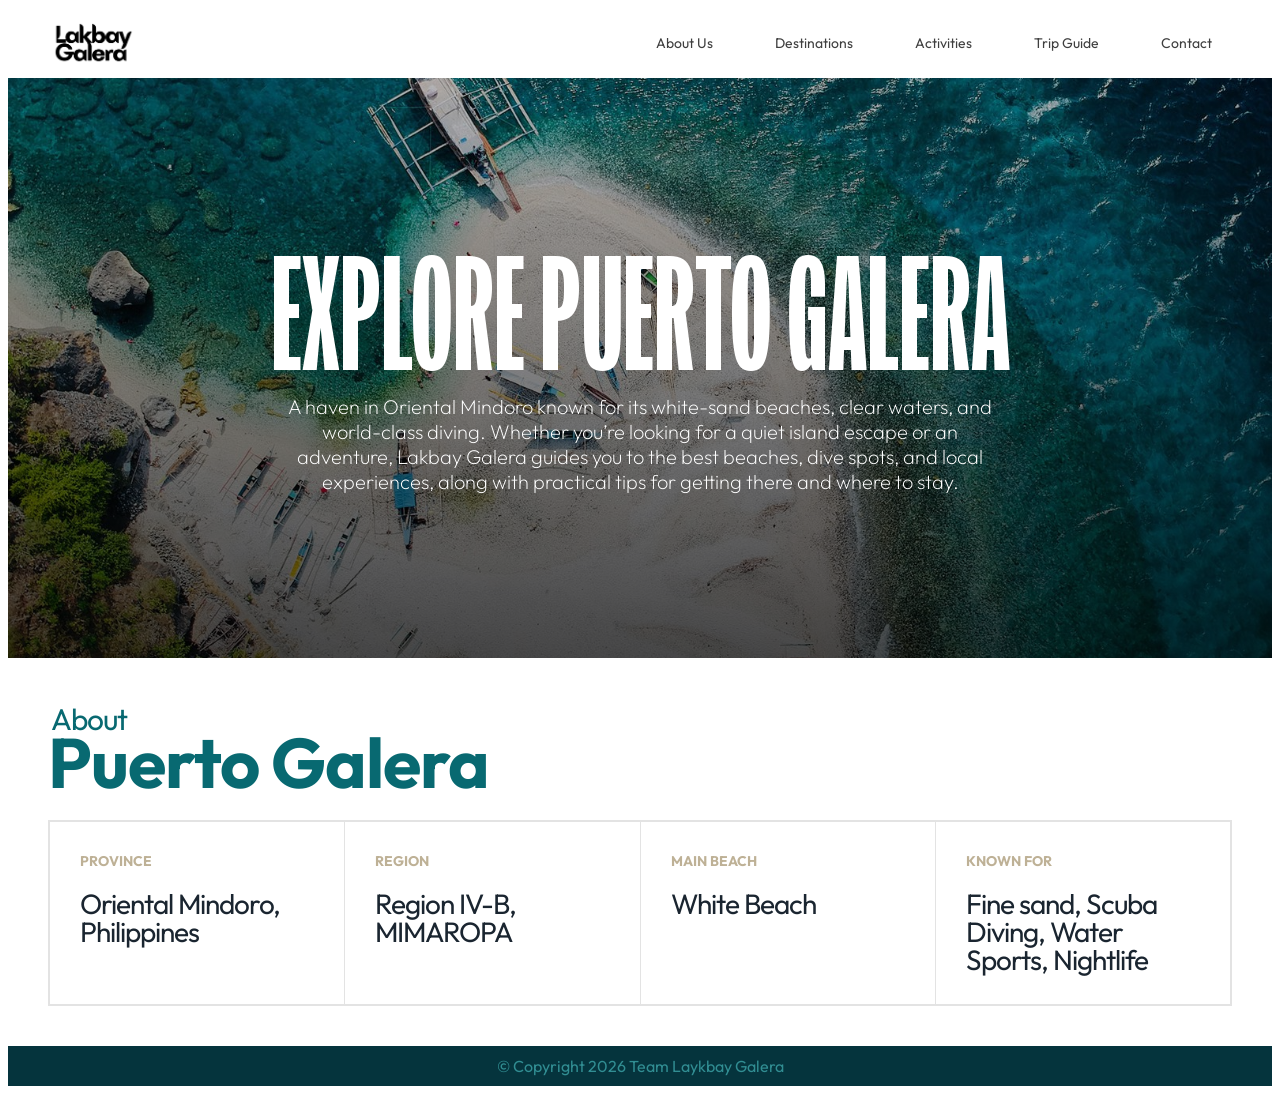
==== index.html @ 744357be "Update index.html" ====
<!DOCTYPE html>
<html lang="en">
<head>
    <title>Lakbay Galera</title>
    <link rel="stylesheet" href="lakbaystyle.css">
    <link rel="preconnect" href="https://fonts.googleapis.com">
    <link rel="preconnect" href="https://fonts.gstatic.com" crossorigin>
    <link href="https://fonts.googleapis.com/css2?family=Outfit:wght@100..900&display=swap" rel="stylesheet">
</head>
<body>
        <div class="main">
            <div class="navbar">
                <div class="icon">
                    <a href="lakbaymain.html">
                    <img src="assets/images/LAKBAY GALERA.png" alt="Lakbay Galera logo" width="90">
                    </a>
                </div>
                <div class ="menu">
                    <ul>
                        <li><a href="#">About Us</a></li>
                        <li><a href="#">Destinations</a></li>
                        <li><a href="#">Activities</a></li>
                        <li><a href="#">Trip Guide</a></li>
                        <li><a href="#">Contact</a></li>
                    </ul>
                </div>
            </div>
            <div class="content">
                <h1>EXPLORE PUERTO GALERA</h1>
                <p class="par">A haven in Oriental Mindoro known for its white-sand beaches, clear waters, and world-class diving. Whether you’re looking for a quiet island escape or an adventure, Lakbay Galera guides you to the best beaches, dive spots, and local experiences, along with practical tips for getting there and where to stay.</p>
            </div>
        </div>
        <div class="about">
                <h3>About</h3>
                <h2>Puerto Galera</h2>
                <div class="fact-row">
        <div class="fact">
            <span>PROVINCE</span>
            <h3>Oriental Mindoro, Philippines</h3>
        </div>
        <div class="fact">
            <span>REGION</span>
            <h3>Region IV-B, MIMAROPA</h3>
        </div>
        <div class="fact">
            <span>MAIN BEACH</span>
            <h3>White Beach</h3>
        </div>
        <div class="fact">
            <span>KNOWN FOR</span>
            <h3>Fine sand, Scuba Diving, Water Sports, Nightlife</h3>
        </div>
    </div>
</div>
</div>
<footer>  
<p>© Copyright 2026 Team Laykbay Galera</p>
</footer>
</body>
</html>
---- lakbaystyle.css ----
<link rel="preconnect" href="https://fonts.googleapis.com">
<link rel="preconnect" href="https://fonts.gstatic.com" crossorigin>
<link href="https://fonts.googleapis.com/css2?family=Outfit:wght@200;400;700&display=swap" rel="stylesheet">

body {
  margin: 0;
  background-color: #f2f2f2;
}
@font-face {
  font-family: "NewTitle";
  src: url("assets/fonts/NewTitle-Variable.woff2") format("woff2");
  font-weight: 700;
}
.main {
  background-image:
  linear-gradient(to bottom, rgba(0, 0, 0, 0.2), rgba(0, 0, 0, 0.7)),
  url("assets/images/mainphoto.png");
  background-size: cover;
  background-position: center;
  display: flex;
  flex-direction: column;
  height: 650px;
}

.navbar {
  display: flex;
  justify-content: flex-start;
  align-items: center;
  padding: 10px 20px;
  height: 50px;
  background-color: white;
}

.icon {
margin-top: 5px;
  margin-left: 20px;
}

.menu {
margin-left: auto;
  display: flex;
  gap: 40px;
  margin-right: 40px;
  margin-top: 0px;
}

ul {
    float: left;
    display: flex;
    justify-content: right;
    align-items: right;
}

ul li{
    list-style: none;
    margin-left: 62px;
    font-size: 14px;
}

ul li a{
    text-decoration: none;
    color: #3f3f3f;
    font-family: Outfit;
    font-weight: Regular;
}

.main h1 {
font-family: "NewTitle";
font-weight: 700;
text-align: center;
font-size: 150px;
color: white;
line-height: 0.77;
letter-spacing: 0px;
margin: 180px auto auto auto;
}

.par {
font-family: Outfit;
font-weight: 200;
text-align: center;
font-size: 20px;
color: white;
margin: 20px 270px auto 270px;
}
.about{
margin: 20px;
background-color: white;
padding: 20px;
border-radius: 10px;
}
.about h2{
font-family: "Outfit";
font-weight: Regular;
text-align: left;
font-size: 70px;
color: rgb(8, 105, 113);
line-height: 0.77;
letter-spacing: -1px;
margin: 5px auto 30px auto;
}

.about h3{
font-family: "Outfit";
font-weight: 400;
text-align: left;
font-size: 30px;
color: #086971;
line-height: 0.77;
letter-spacing: -1px;
margin: 10px auto auto 3px;
}

.fact-row {
  margin: 20px 10px 10 px 10px;
  display: flex;
  border: 2px solid #e3e3e3;
}

.fact {
  flex: 1;
  padding: 30px;
  border-right: 1px solid #e3e3e3;
}

.fact:last-child {
  border-right: none;
}

.fact span {
  font-family: Outfit;
  font-size: 14px;
  font-weight: 700;
  color: #beb196;
}

.fact h3 {
  font-size: 28px;
  color: #1a2530;
  margin: 20px 0 0;
  line-height: 1;
}

footer {
font-family: Outfit;
font-weight: regular;
background-color: #05343d;
color: #318d92;
text-align: center; 
height: 40px;
  display: flex;
  justify-content: center;
  align-items: center;
}
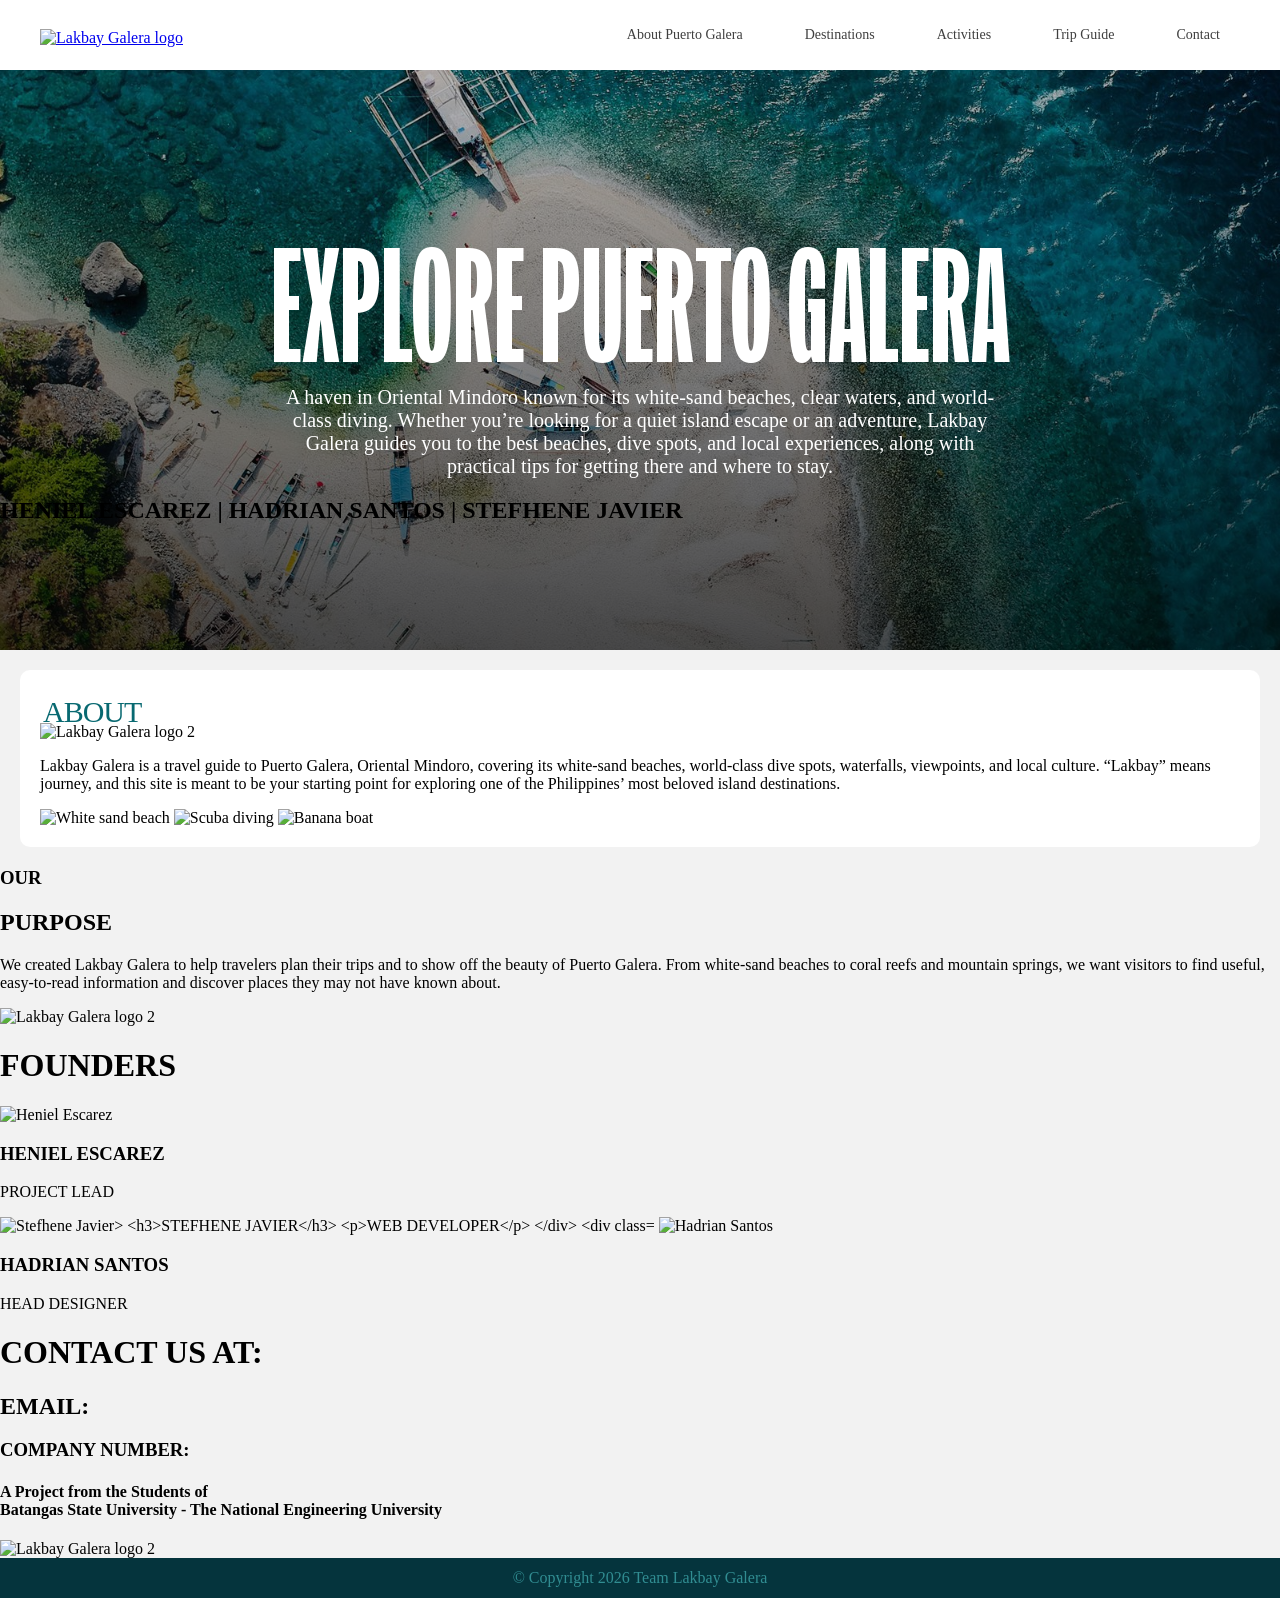
==== commit d7ab10d1: "Update index.html" ====
--- a/index.html
+++ b/index.html
@@ -3,58 +3,86 @@
 <head>
     <title>Lakbay Galera</title>
     <link rel="stylesheet" href="lakbaystyle.css">
-    <link rel="preconnect" href="https://fonts.googleapis.com">
-    <link rel="preconnect" href="https://fonts.gstatic.com" crossorigin>
-    <link href="https://fonts.googleapis.com/css2?family=Outfit:wght@100..900&display=swap" rel="stylesheet">
 </head>
 <body>
-        <div class="main">
+<div class="main">
             <div class="navbar">
                 <div class="icon">
                     <a href="lakbaymain.html">
-                    <img src="assets/images/LAKBAY GALERA.png" alt="Lakbay Galera logo" width="90">
+                    <img src="LAKBAY GALERA.png" alt="Lakbay Galera logo" width="90">
                     </a>
                 </div>
                 <div class ="menu">
                     <ul>
-                        <li><a href="#">About Us</a></li>
+                        <li><a href="about.html">About Puerto Galera</a></li>
                         <li><a href="#">Destinations</a></li>
                         <li><a href="#">Activities</a></li>
                         <li><a href="#">Trip Guide</a></li>
-                        <li><a href="#">Contact</a></li>
+                        <li><a href="#contacts">Contact</a></li>
                     </ul>
                 </div>
             </div>
             <div class="content">
                 <h1>EXPLORE PUERTO GALERA</h1>
                 <p class="par">A haven in Oriental Mindoro known for its white-sand beaches, clear waters, and world-class diving. Whether you’re looking for a quiet island escape or an adventure, Lakbay Galera guides you to the best beaches, dive spots, and local experiences, along with practical tips for getting there and where to stay.</p>
+                <h2>HENIEL ESCAREZ  |  HADRIAN SANTOS  |  STEFHENE JAVIER</h2>
             </div>
         </div>
+<div class="aboutcont">
         <div class="about">
-                <h3>About</h3>
-                <h2>Puerto Galera</h2>
-                <div class="fact-row">
-        <div class="fact">
-            <span>PROVINCE</span>
-            <h3>Oriental Mindoro, Philippines</h3>
+                <h3>ABOUT</h3>
+                <img src="LAKBAYGALERA2.png" alt="Lakbay Galera logo 2">
+                    <p>Lakbay Galera is a travel guide to Puerto Galera, Oriental Mindoro, covering its white-sand beaches, world-class dive spots, waterfalls, viewpoints, and local culture. “Lakbay” means journey, and this site is meant to be your starting point for exploring one of the Philippines’ most beloved island destinations.</p>
+                <div class="photos">
+                    <img src="puerto1.png" alt="White sand beach">
+                    <img src="puerto2.png" alt="Scuba diving">
+                    <img src="puerto3.png" alt="Banana boat">
+                </div>
         </div>
-        <div class="fact">
-            <span>REGION</span>
-            <h3>Region IV-B, MIMAROPA</h3>
         </div>
-        <div class="fact">
-            <span>MAIN BEACH</span>
-            <h3>White Beach</h3>
+<div class="purpose">
+            <div class="para">
+            <h3>OUR</h3>
+            <h2>PURPOSE</h2>
+            <p>We created Lakbay Galera to help travelers plan their trips and to show off the beauty of Puerto Galera. From white-sand beaches to coral reefs and mountain springs, we want visitors to find useful, easy-to-read information and discover places they may not have known about.</p>
         </div>
-        <div class="fact">
-            <span>KNOWN FOR</span>
-            <h3>Fine sand, Scuba Diving, Water Sports, Nightlife</h3>
+        </div>
+<div class="member">
+        <div class="title">
+        <img src="LAKBAYGALERA2W.png" alt="Lakbay Galera logo 2">
+        <h1>FOUNDERS</h1>
+        </div>
+        <div class="team">
+            <div class="person">
+                <img src="escarez.png" alt="Heniel Escarez">
+                        <h3>HENIEL ESCAREZ</h3>
+                        <p>PROJECT LEAD</p>
+            </div>
+            <div class="person">
+                <img src="javier.jpg" alt="Stefhene Javier>
+                        <h3>STEFHENE JAVIER</h3>
+                        <p>WEB DEVELOPER</p>
+                </div>
+        <div class="person">
+        <img src="santos.jpg" alt="Hadrian Santos">
+                <h3>HADRIAN SANTOS</h3>
+                <p>HEAD DESIGNER</p>
         </div>
     </div>
 </div>
+<div class="contacts" id="contacts">
+    <div class="details">
+        <h1>CONTACT US AT:</h1>
+        <h2>EMAIL:</h2>
+        <h3>COMPANY NUMBER:</h3>
+        <h4>A Project from the Students of <br> Batangas State University - The National Engineering University</h4>
+    </div>
+    <div class="logo">
+    <img src="LAKBAY GALERAW.png" alt="Lakbay Galera logo 2">
+    </div>
 </div>
-<footer>  
-<p>© Copyright 2026 Team Laykbay Galera</p>
+<footer>    
+<p>© Copyright 2026 Team Lakbay Galera</p>
 </footer>
 </body>
 </html>
--- a/lakbaystyle.css
+++ b/lakbaystyle.css
@@ -1,6 +1,3 @@
-<link rel="preconnect" href="https://fonts.googleapis.com">
-<link rel="preconnect" href="https://fonts.gstatic.com" crossorigin>
-<link href="https://fonts.googleapis.com/css2?family=Outfit:wght@200;400;700&display=swap" rel="stylesheet">
 
 body {
   margin: 0;
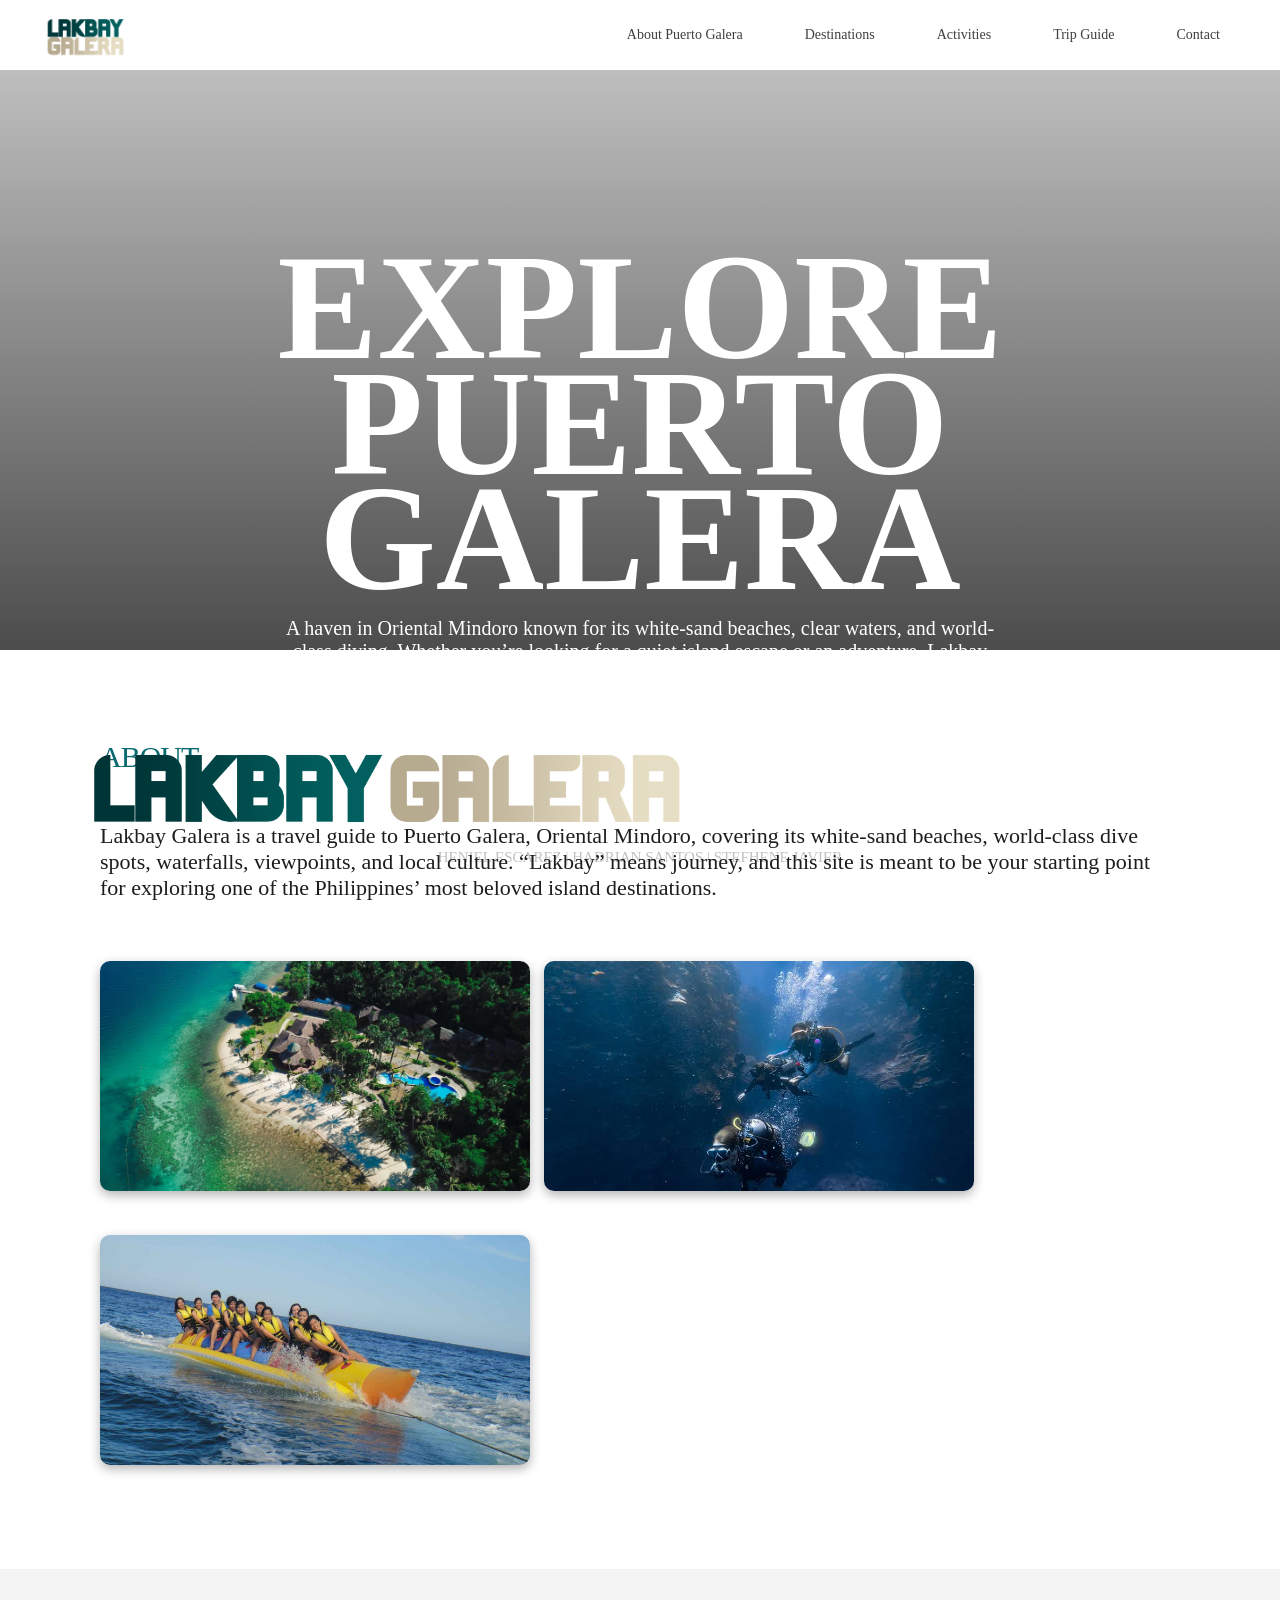
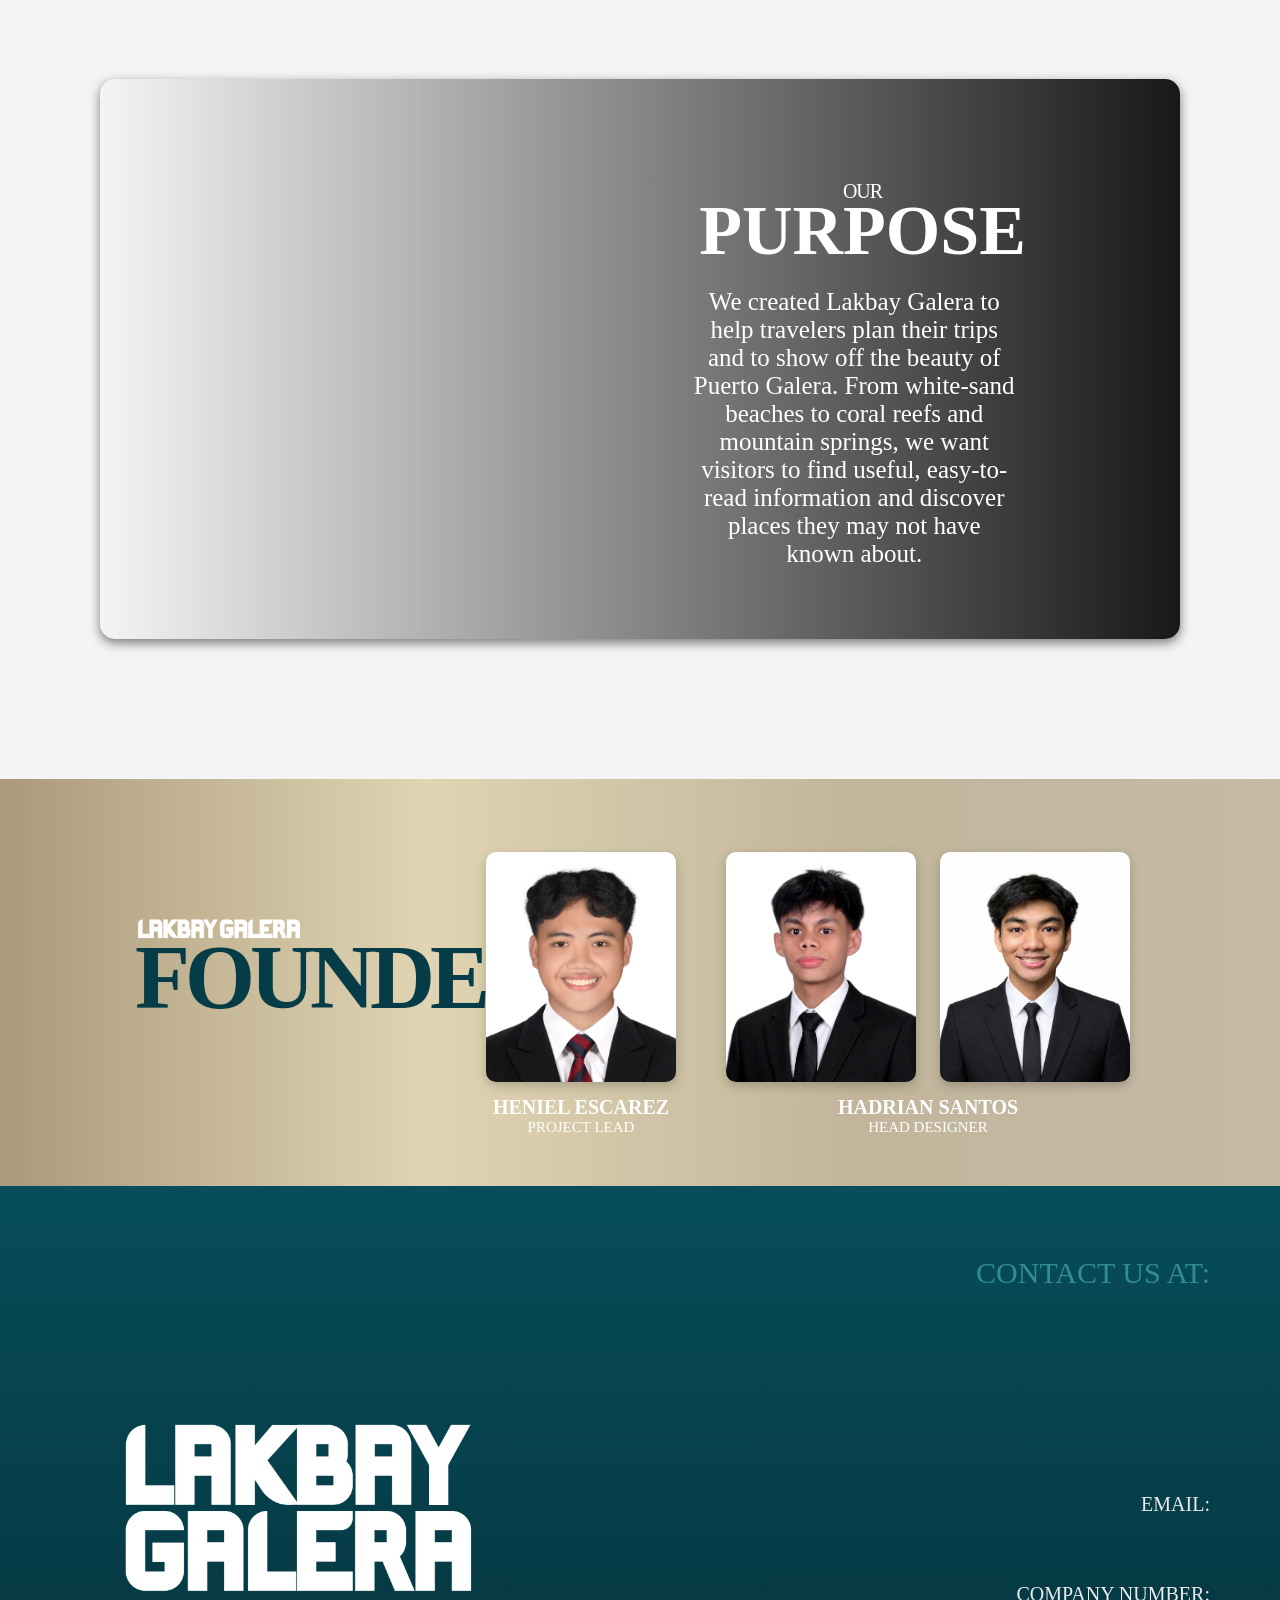
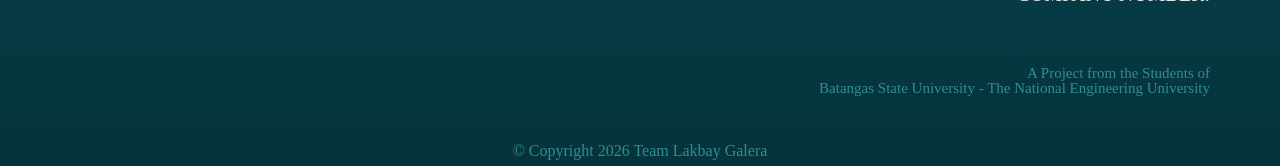
==== commit 1bd5b60e: "Fix image paths in index.html Updated image paths to use the 'assets/images/' directory." ====
--- a/index.html
+++ b/index.html
@@ -9,7 +9,7 @@
             <div class="navbar">
                 <div class="icon">
                     <a href="lakbaymain.html">
-                    <img src="LAKBAY GALERA.png" alt="Lakbay Galera logo" width="90">
+                    <img src="assets/images/LAKBAY GALERA.png" alt="Lakbay Galera logo" width="90">
                     </a>
                 </div>
                 <div class ="menu">
@@ -31,12 +31,12 @@
 <div class="aboutcont">
         <div class="about">
                 <h3>ABOUT</h3>
-                <img src="LAKBAYGALERA2.png" alt="Lakbay Galera logo 2">
+                <img src="assets/images/LAKBAYGALERA2.png" alt="Lakbay Galera logo 2">
                     <p>Lakbay Galera is a travel guide to Puerto Galera, Oriental Mindoro, covering its white-sand beaches, world-class dive spots, waterfalls, viewpoints, and local culture. “Lakbay” means journey, and this site is meant to be your starting point for exploring one of the Philippines’ most beloved island destinations.</p>
                 <div class="photos">
-                    <img src="puerto1.png" alt="White sand beach">
-                    <img src="puerto2.png" alt="Scuba diving">
-                    <img src="puerto3.png" alt="Banana boat">
+                    <img src="assets/images/puerto1.png" alt="White sand beach">
+                    <img src="assets/images/puerto2.png" alt="Scuba diving">
+                    <img src="assets/images/puerto3.png" alt="Banana boat">
                 </div>
         </div>
         </div>
@@ -49,22 +49,22 @@
         </div>
 <div class="member">
         <div class="title">
-        <img src="LAKBAYGALERA2W.png" alt="Lakbay Galera logo 2">
+        <img src="assets/images/LAKBAYGALERA2W.png" alt="Lakbay Galera logo 2">
         <h1>FOUNDERS</h1>
         </div>
         <div class="team">
             <div class="person">
-                <img src="escarez.png" alt="Heniel Escarez">
+                <img src="assets/images/escarez.png" alt="Heniel Escarez">
                         <h3>HENIEL ESCAREZ</h3>
                         <p>PROJECT LEAD</p>
             </div>
             <div class="person">
-                <img src="javier.jpg" alt="Stefhene Javier>
+                <img src="assets/images/javier.jpg" alt="Stefhene Javier>
                         <h3>STEFHENE JAVIER</h3>
                         <p>WEB DEVELOPER</p>
                 </div>
         <div class="person">
-        <img src="santos.jpg" alt="Hadrian Santos">
+        <img src="assets/images/santos.jpg" alt="Hadrian Santos">
                 <h3>HADRIAN SANTOS</h3>
                 <p>HEAD DESIGNER</p>
         </div>
@@ -78,7 +78,7 @@
         <h4>A Project from the Students of <br> Batangas State University - The National Engineering University</h4>
     </div>
     <div class="logo">
-    <img src="LAKBAY GALERAW.png" alt="Lakbay Galera logo 2">
+    <img src="assets/images/LAKBAY GALERAW.png" alt="Lakbay Galera logo 2">
     </div>
 </div>
 <footer>    
--- a/lakbaystyle.css
+++ b/lakbaystyle.css
@@ -1,17 +1,20 @@
+html{
+  scroll-behavior: smooth;
+}
 
 body {
   margin: 0;
-  background-color: #f2f2f2;
+  background-color: #ffffff; margin: 0;
 }
 @font-face {
   font-family: "NewTitle";
-  src: url("assets/fonts/NewTitle-Variable.woff2") format("woff2");
+  src: url("NewTitle-Variable.woff2") format("woff2");
   font-weight: 700;
 }
 .main {
   background-image:
   linear-gradient(to bottom, rgba(0, 0, 0, 0.2), rgba(0, 0, 0, 0.7)),
-  url("assets/images/mainphoto.png");
+  url("mainphoto.png");
   background-size: cover;
   background-position: center;
   display: flex;
@@ -26,10 +29,13 @@
   padding: 10px 20px;
   height: 50px;
   background-color: white;
+  position: sticky;
+  top: 0;
+  z-index: 100;
 }
 
 .icon {
-margin-top: 5px;
+margin-top: 15px;
   margin-left: 20px;
 }
 
@@ -58,7 +64,7 @@
     text-decoration: none;
     color: #3f3f3f;
     font-family: Outfit;
-    font-weight: Regular;
+    font-weight: 400;
 }
 
 .main h1 {
@@ -80,21 +86,20 @@
 color: white;
 margin: 20px 270px auto 270px;
 }
-.about{
-margin: 20px;
-background-color: white;
-padding: 20px;
-border-radius: 10px;
-}
-.about h2{
-font-family: "Outfit";
-font-weight: Regular;
-text-align: left;
-font-size: 70px;
-color: rgb(8, 105, 113);
-line-height: 0.77;
-letter-spacing: -1px;
-margin: 5px auto 30px auto;
+
+.content h2{
+font-family: Outfit;
+font-weight: 200;
+text-align: center;
+font-size: 15px;
+color: rgb(193, 193, 193);
+margin: 140px 270px auto 270px;
+}
+
+.aboutcont{
+  background-color: #ffffff;
+  min-height: 110px;
+  height: auto;
 }
 
 .about h3{
@@ -103,49 +108,206 @@
 text-align: left;
 font-size: 30px;
 color: #086971;
+letter-spacing: -1px;
+margin: 90px 20px 5px 100px;
+}
+
+.about img{
+  width:50%;
+  margin: -170px 20px -170px 65px;
+}
+
+.about p{
+color: #1d1d1d;
+  font-family: Outfit;
+  font-weight: 200;
+  font-size: 22px;
+  text-align: left;
+  margin: 20px 100px;
+}
+
+.photos{
+  padding: 10px 90px 90px 90px;
+}
+.photos img{
+  width: 430px;
+  height: 230px;
+  object-fit: cover;
+  object-position: center;
+  margin: 30px 0px 10px 10px;
+  border-radius: 10px;
+  box-shadow: 0 4px 11px rgba(0, 0, 0, 0.3);
+}
+.purpose{
+  background-color: #f4f4f4;
+  min-height: 800px;
+  padding-top: 10px;
+}
+.para{
+  background-image: linear-gradient(to right, rgba(0, 0, 0, 0), rgba(0, 0, 0, 0.9)),
+  url("purpose\ image.png");
+  width: auto;
+  height: 550px;
+  background-size: cover;
+  background-position: center;
+  margin: 100px;
+  border-radius: 15px;
+  padding: 5px;
+  box-shadow: 0 4px 11px rgba(0, 0, 0, 0.5);
+}
+
+.para h2{
+font-family: "Outfit";
+font-weight: 900;
+text-align: center;
+font-size: 70px;
+color: #ffffff;
+line-height: 0.77;
+margin: 5px 90px 30px 50%;;
+}
+
+.para h3{
+font-family: "Outfit";
+font-weight: 400;
+text-align: center;
+font-size: 20px;
+color: #ffffff;
 line-height: 0.77;
 letter-spacing: -1px;
-margin: 10px auto auto 3px;
-}
-
-.fact-row {
-  margin: 20px 10px 10 px 10px;
+margin: 100px 90px 0 50%;;
+}
+
+.para p{
+  color: #ffffff;
+  font-family: Outfit;
+  font-weight: 100;
+  font-size: 25px;
+  text-align: center;
+  margin: 10px 160px 10px 55%;
+}
+.member{
+  background: linear-gradient(to left,#c5baa6,#c2b59b,#e0d4b2, #aa9a7b);
+  min-height: 300px;
+  padding: 50px;
+}
+.member h1{
+font-family: "Outfit";
+font-weight: 800;
+text-align:left;
+font-size: 90px;
+color: #063c47;
+line-height: 0.77;
+margin: -40px 85px;
+letter-spacing: -5px;
+}
+.member img{
+  width:15%;
+  margin: 0 80px;
+  margin-top: 50px;
+  object-fit: cover;
+  object-position: left;
+}
+
+.team {
   display: flex;
-  border: 2px solid #e3e3e3;
-}
-
-.fact {
-  flex: 1;
-  padding: 30px;
-  border-right: 1px solid #e3e3e3;
-}
-
-.fact:last-child {
-  border-right: none;
-}
-
-.fact span {
-  font-family: Outfit;
-  font-size: 14px;
+  justify-content: right;
+  gap: 30px;
+  margin: -11% 90px 0px 90px;
+}
+
+.team img{
+  width: 190px;
+  height: 230px;
+  object-fit: cover;
+  object-position: center;
+  margin: -30px 10px 10px 10px;
+  border-radius: 10px;
+  box-shadow: 0 4px 11px rgba(0, 0, 0, 0.2);
+}
+
+.person h3{
+  color: #ffffff;
+  font-family: Outfit;
   font-weight: 700;
-  color: #beb196;
-}
-
-.fact h3 {
-  font-size: 28px;
-  color: #1a2530;
-  margin: 20px 0 0;
+  font-size: 20px;
+  text-align: center;
+  margin: 0px;
+}
+
+.person p{
+  color: #ffffff;
+  font-family: Outfit;
+  font-weight: 200;
+  font-size: 15px;
+  text-align: center;
+  margin: 0px;
+}
+
+.contacts{
+  background:linear-gradient(to bottom, #074d5b, #05343d);
+  min-height: 450px;
+  position: relative;
+  padding: 50px;
+  scroll-margin-top: 70px;
+}
+
+.logo img{
+  width:50%;
+  position: absolute;
+  left: -30px;
+  bottom: 50px;
+}
+
+.details h1{
+  color: #318d92;
+  font-family: Outfit;
+  font-weight: 500;
+  font-size: 30px;
+  position: absolute;
+  top: 70px;
+  right: 70px;
+  margin: 0;
+}
+.details h2{
+  color: #ebebeb;
+  font-family: Outfit;
+  font-weight: 300;
+  font-size: 20px;
+  position: absolute;
+  bottom: 220px;
+  right: 70px;
+  margin: 0;
+}
+.details h3{
+  color: #ebebeb;
+  font-family: Outfit;
+  font-weight: 300;
+  font-size: 20px;
+  position: absolute;
+  bottom: 130px;
+  right: 70px;
+  margin: 0;
+}
+.details h4{
+  color: #318d92;
+  font-family: Outfit;
+  font-weight: 200;
+  font-size: 15px;
+  position: absolute;
+  bottom: 40px;
+  right: 70px;
+  margin: 0;
+  text-align: right;
   line-height: 1;
 }
-
 footer {
 font-family: Outfit;
-font-weight: regular;
+font-weight: 400;
 background-color: #05343d;
 color: #318d92;
 text-align: center; 
-height: 40px;
-  display: flex;
-  justify-content: center;
-  align-items: center;
-}
+height: 30px;
+display: flex;
+justify-content: center;
+align-items: center;
+}
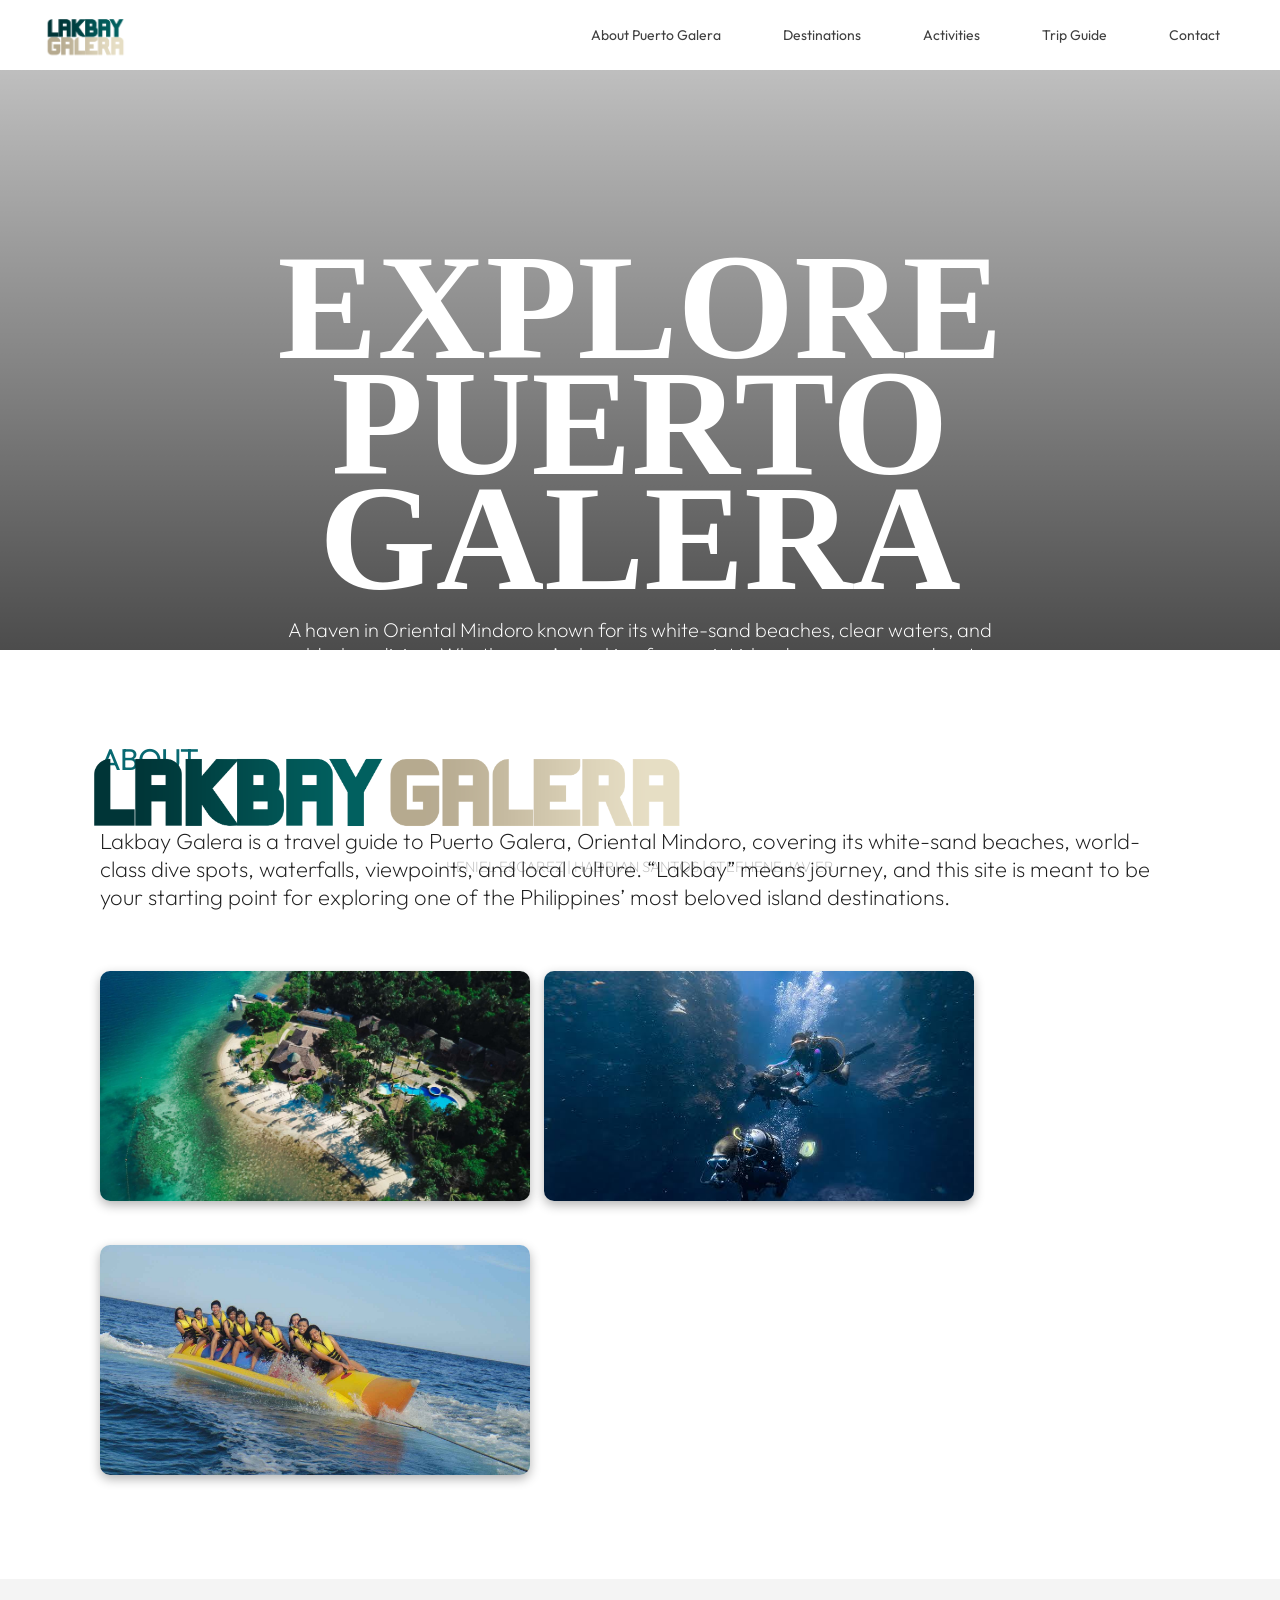
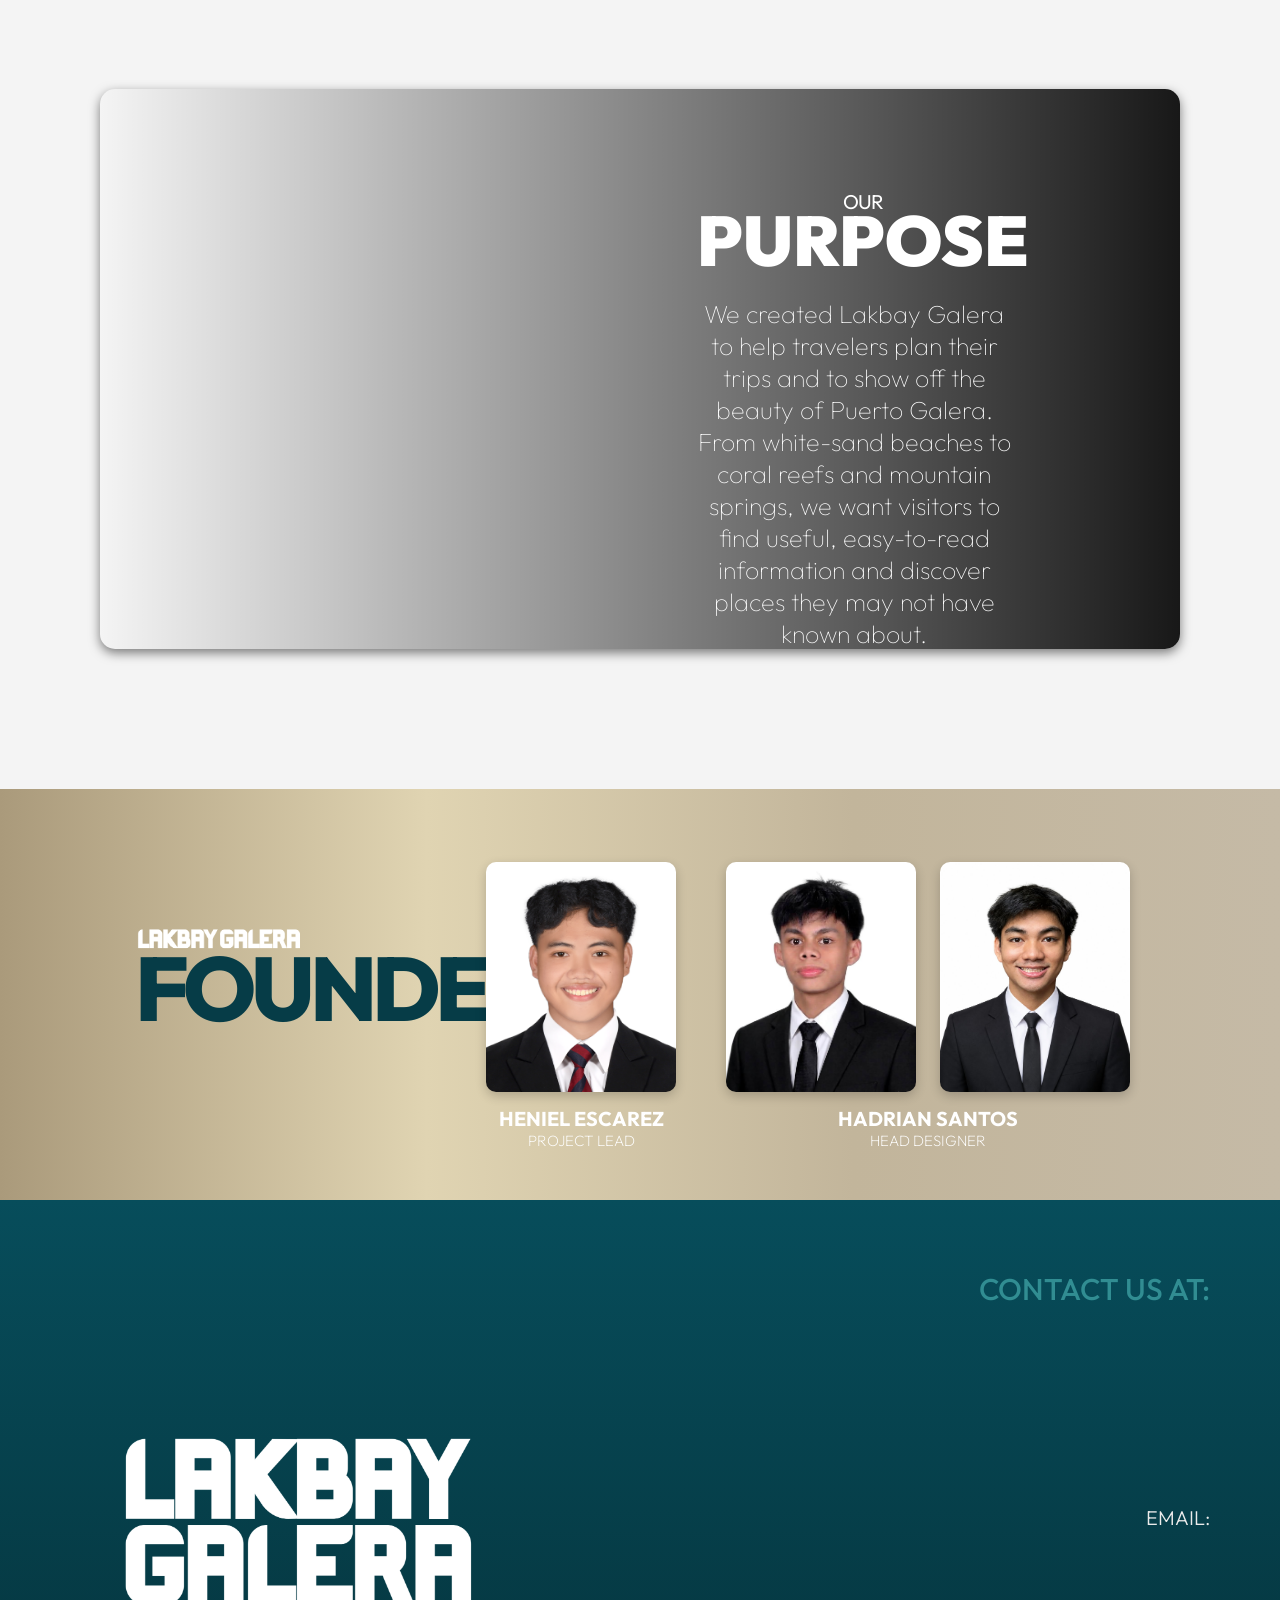
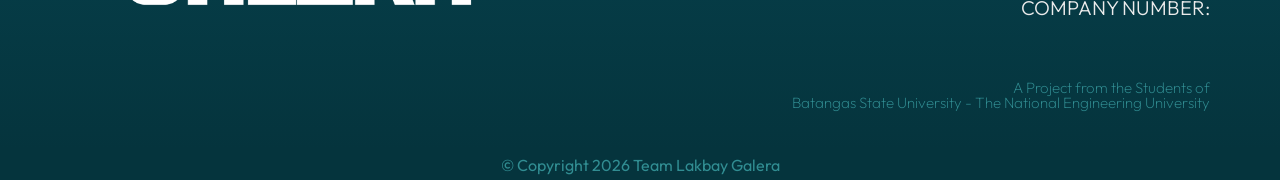
==== commit 8ee26757: "Add Google Fonts integration to index.html Added Google Fonts preconnect and stylesheet link for bet" ====
--- a/index.html
+++ b/index.html
@@ -2,6 +2,9 @@
 <html lang="en">
 <head>
     <title>Lakbay Galera</title>
+    <link rel="preconnect" href="https://fonts.googleapis.com">
+    <link rel="preconnect" href="https://fonts.gstatic.com" crossorigin>
+    <link href="https://fonts.googleapis.com/css2?family=Outfit:wght@200;400;700&display=swap" rel="stylesheet">
     <link rel="stylesheet" href="lakbaystyle.css">
 </head>
 <body>
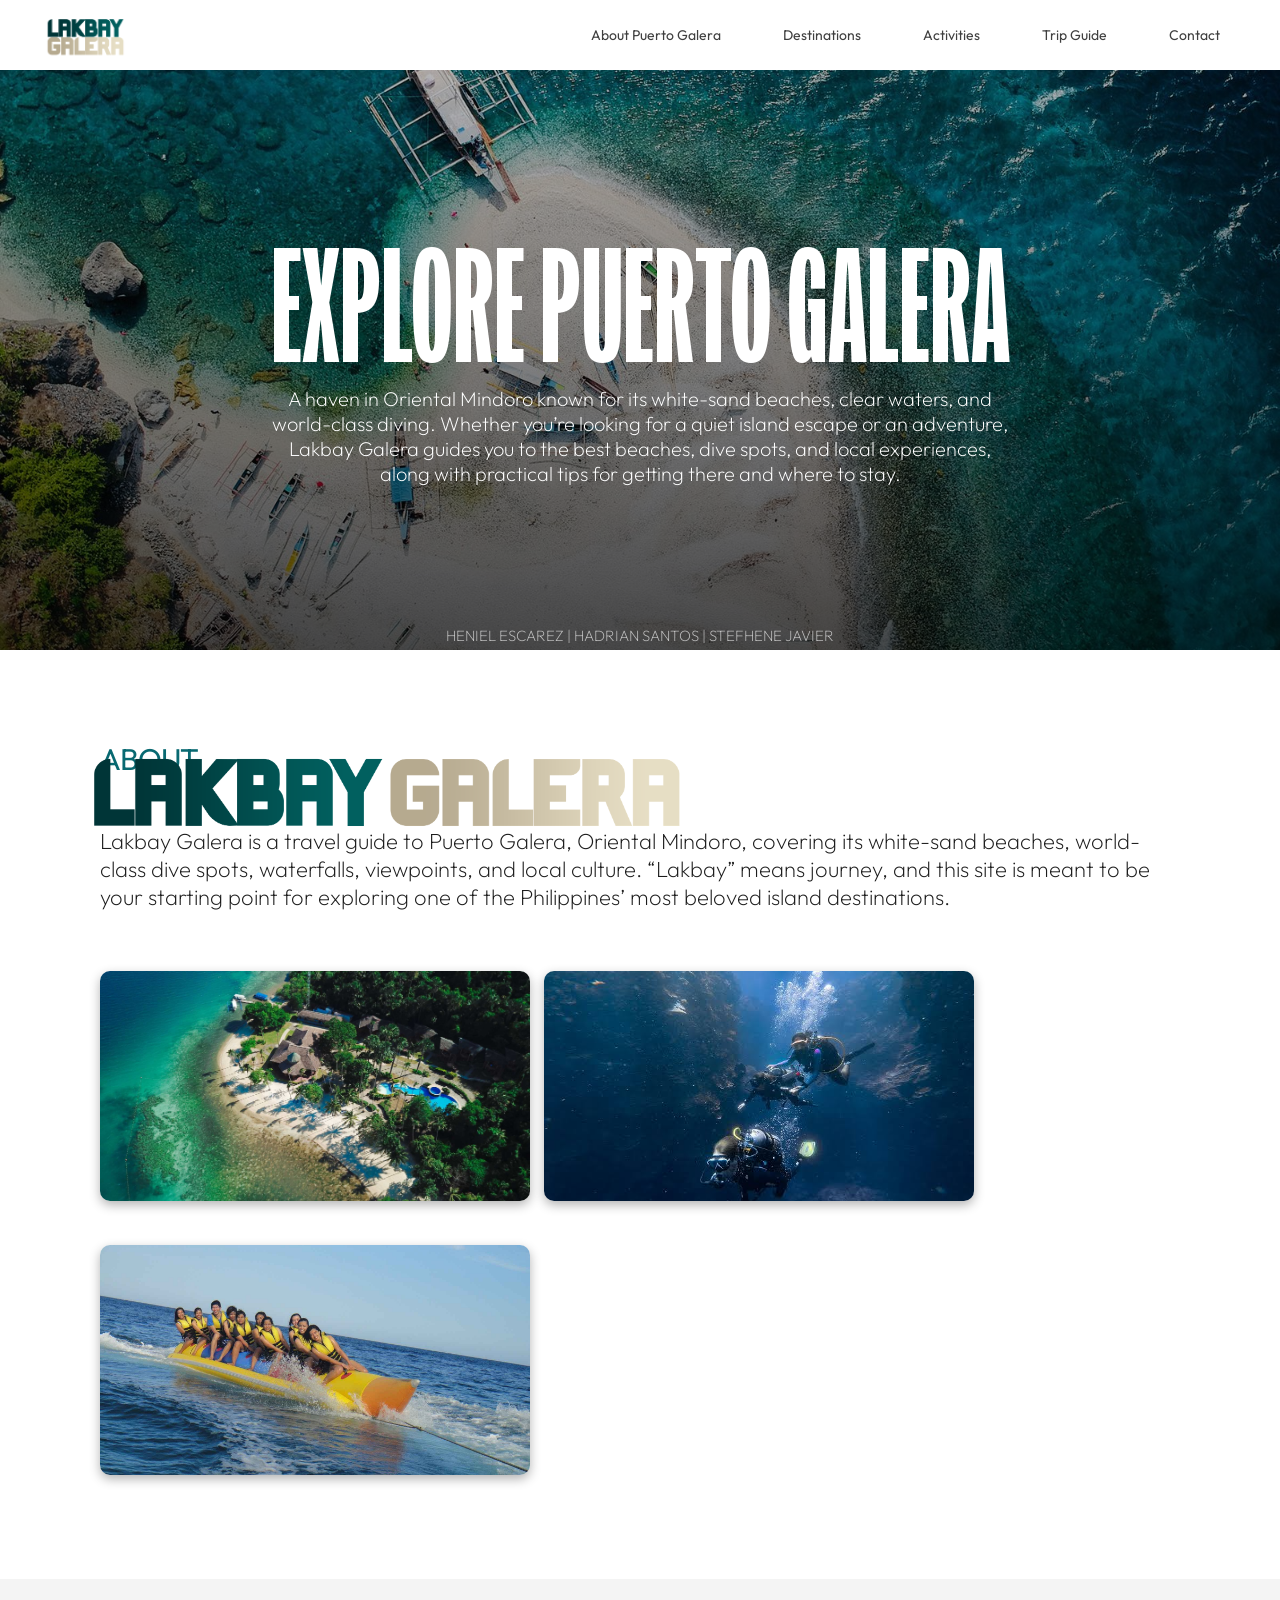
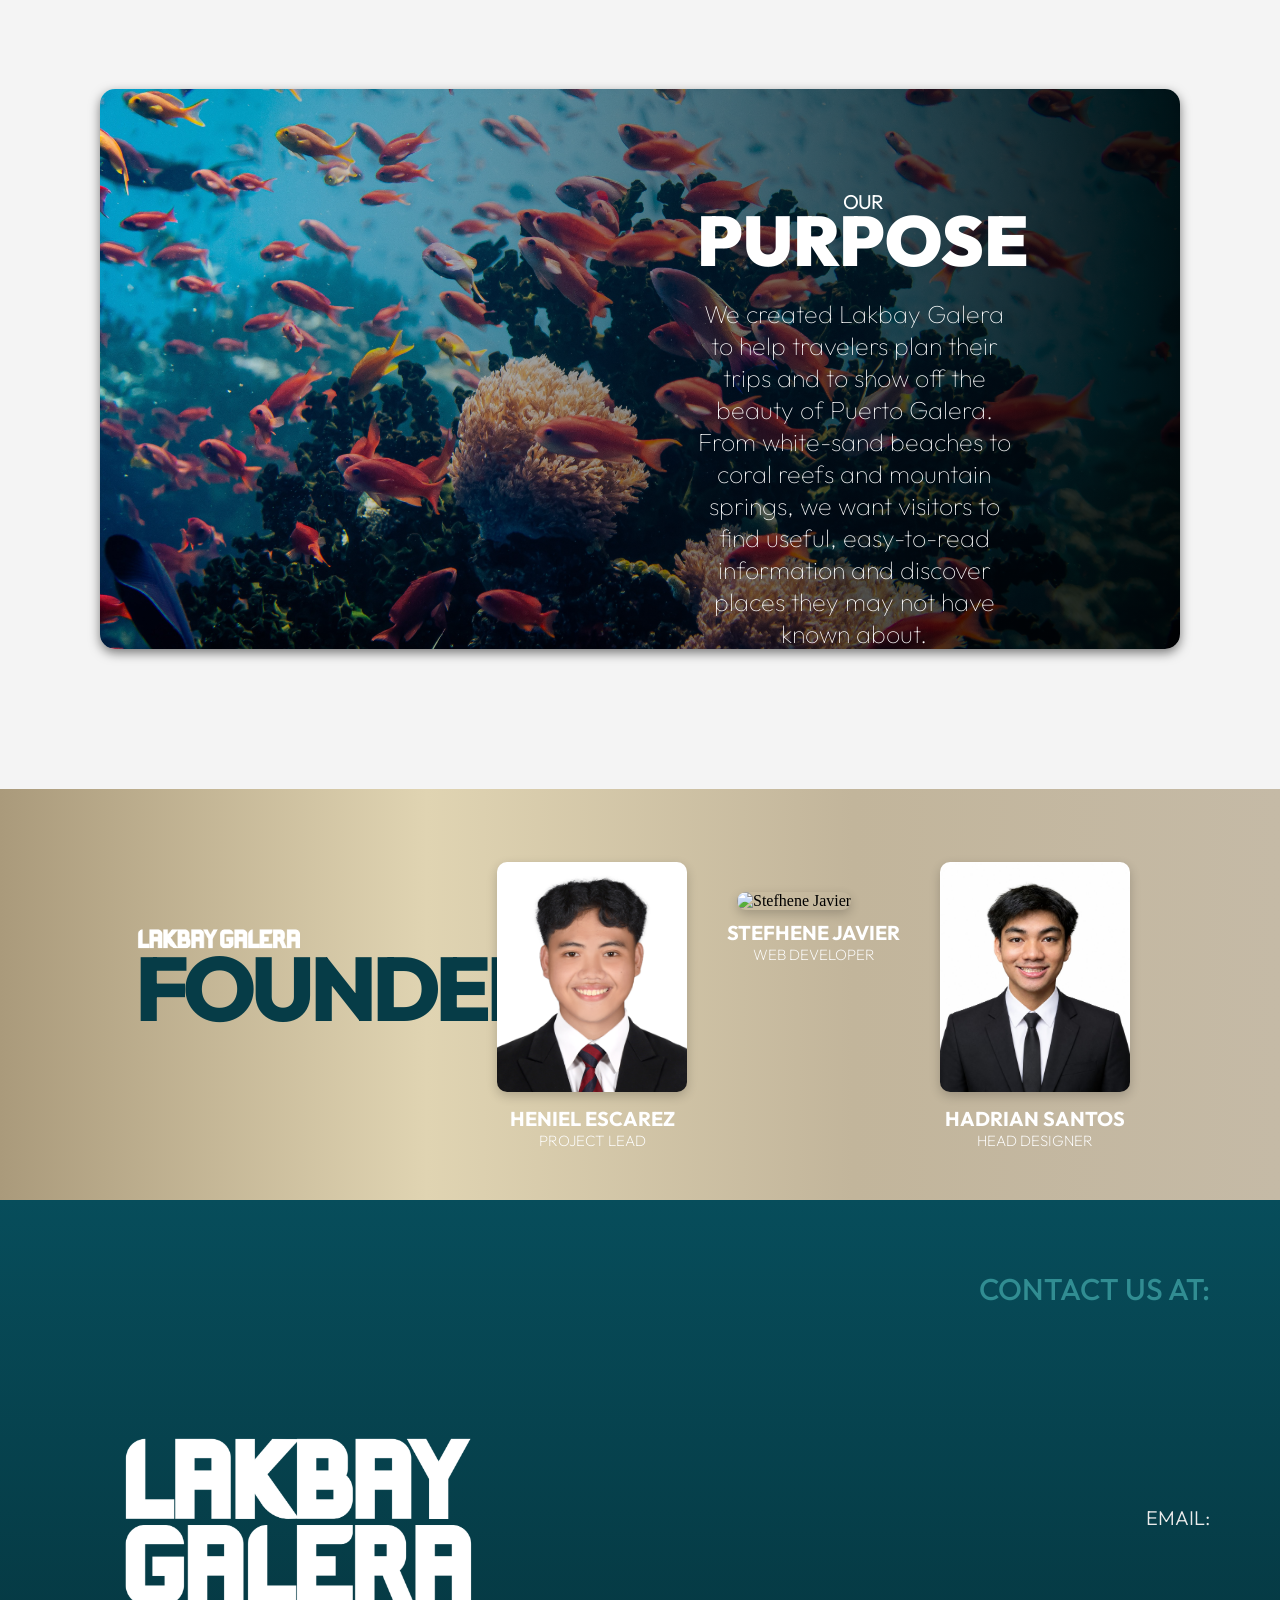
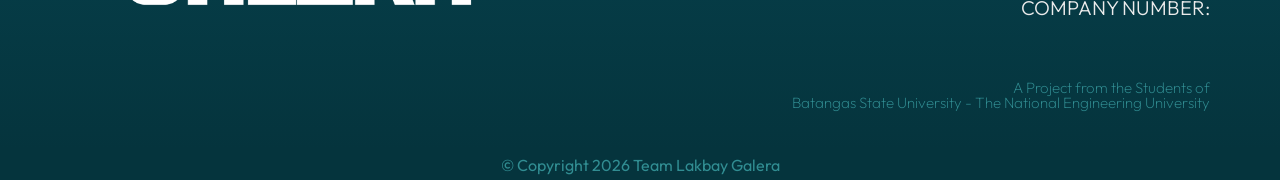
==== commit 644bc27a: "Update index.html" ====
--- a/index.html
+++ b/index.html
@@ -62,7 +62,7 @@
                         <p>PROJECT LEAD</p>
             </div>
             <div class="person">
-                <img src="assets/images/javier.jpg" alt="Stefhene Javier>
+                <img src="assetsi/mages/ javier.jpg" alt="Stefhene Javier">
                         <h3>STEFHENE JAVIER</h3>
                         <p>WEB DEVELOPER</p>
                 </div>
--- a/lakbaystyle.css
+++ b/lakbaystyle.css
@@ -8,13 +8,13 @@
 }
 @font-face {
   font-family: "NewTitle";
-  src: url("NewTitle-Variable.woff2") format("woff2");
+  src: url("assets/fonts/NewTitle-Variable.woff2") format("woff2");
   font-weight: 700;
 }
 .main {
   background-image:
   linear-gradient(to bottom, rgba(0, 0, 0, 0.2), rgba(0, 0, 0, 0.7)),
-  url("mainphoto.png");
+  url("assets/images/mainphoto.png");
   background-size: cover;
   background-position: center;
   display: flex;
@@ -145,7 +145,7 @@
 }
 .para{
   background-image: linear-gradient(to right, rgba(0, 0, 0, 0), rgba(0, 0, 0, 0.9)),
-  url("purpose\ image.png");
+  url("assets/images/purpose\ image.png");
   width: auto;
   height: 550px;
   background-size: cover;
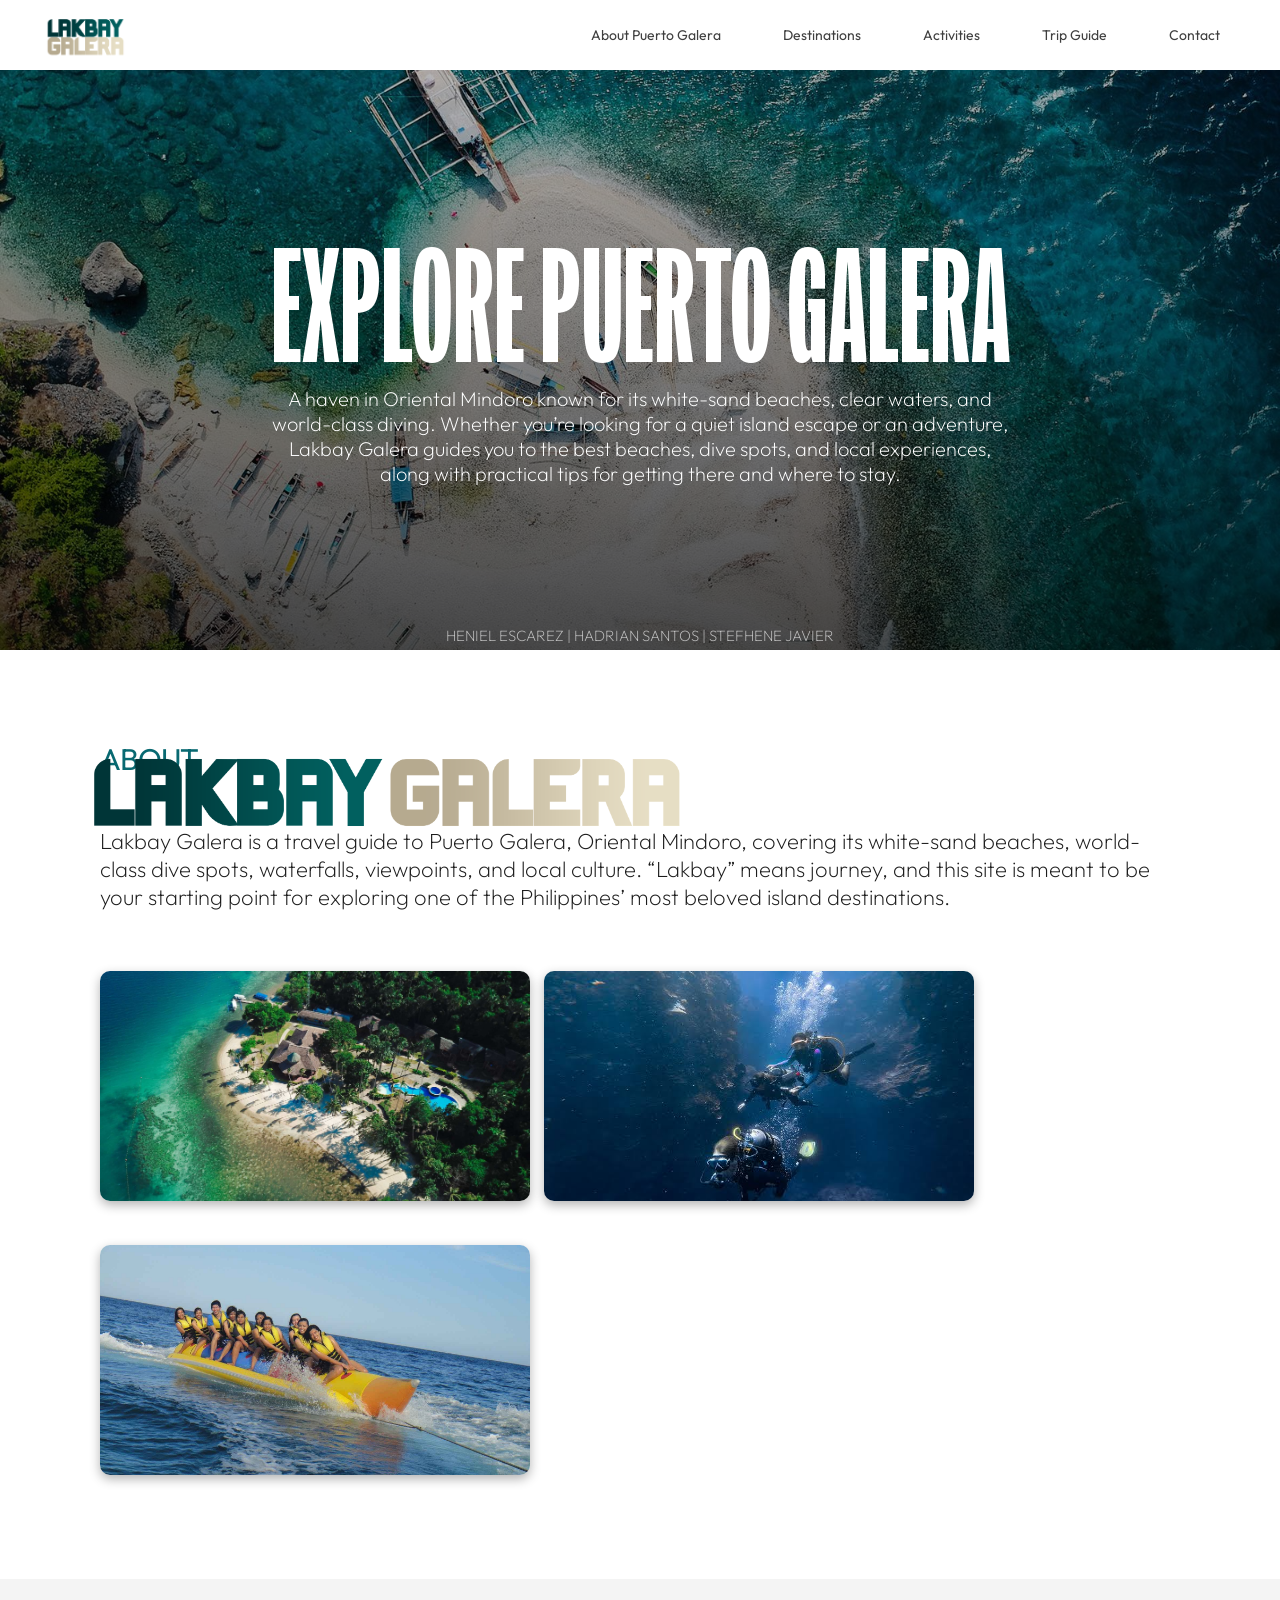
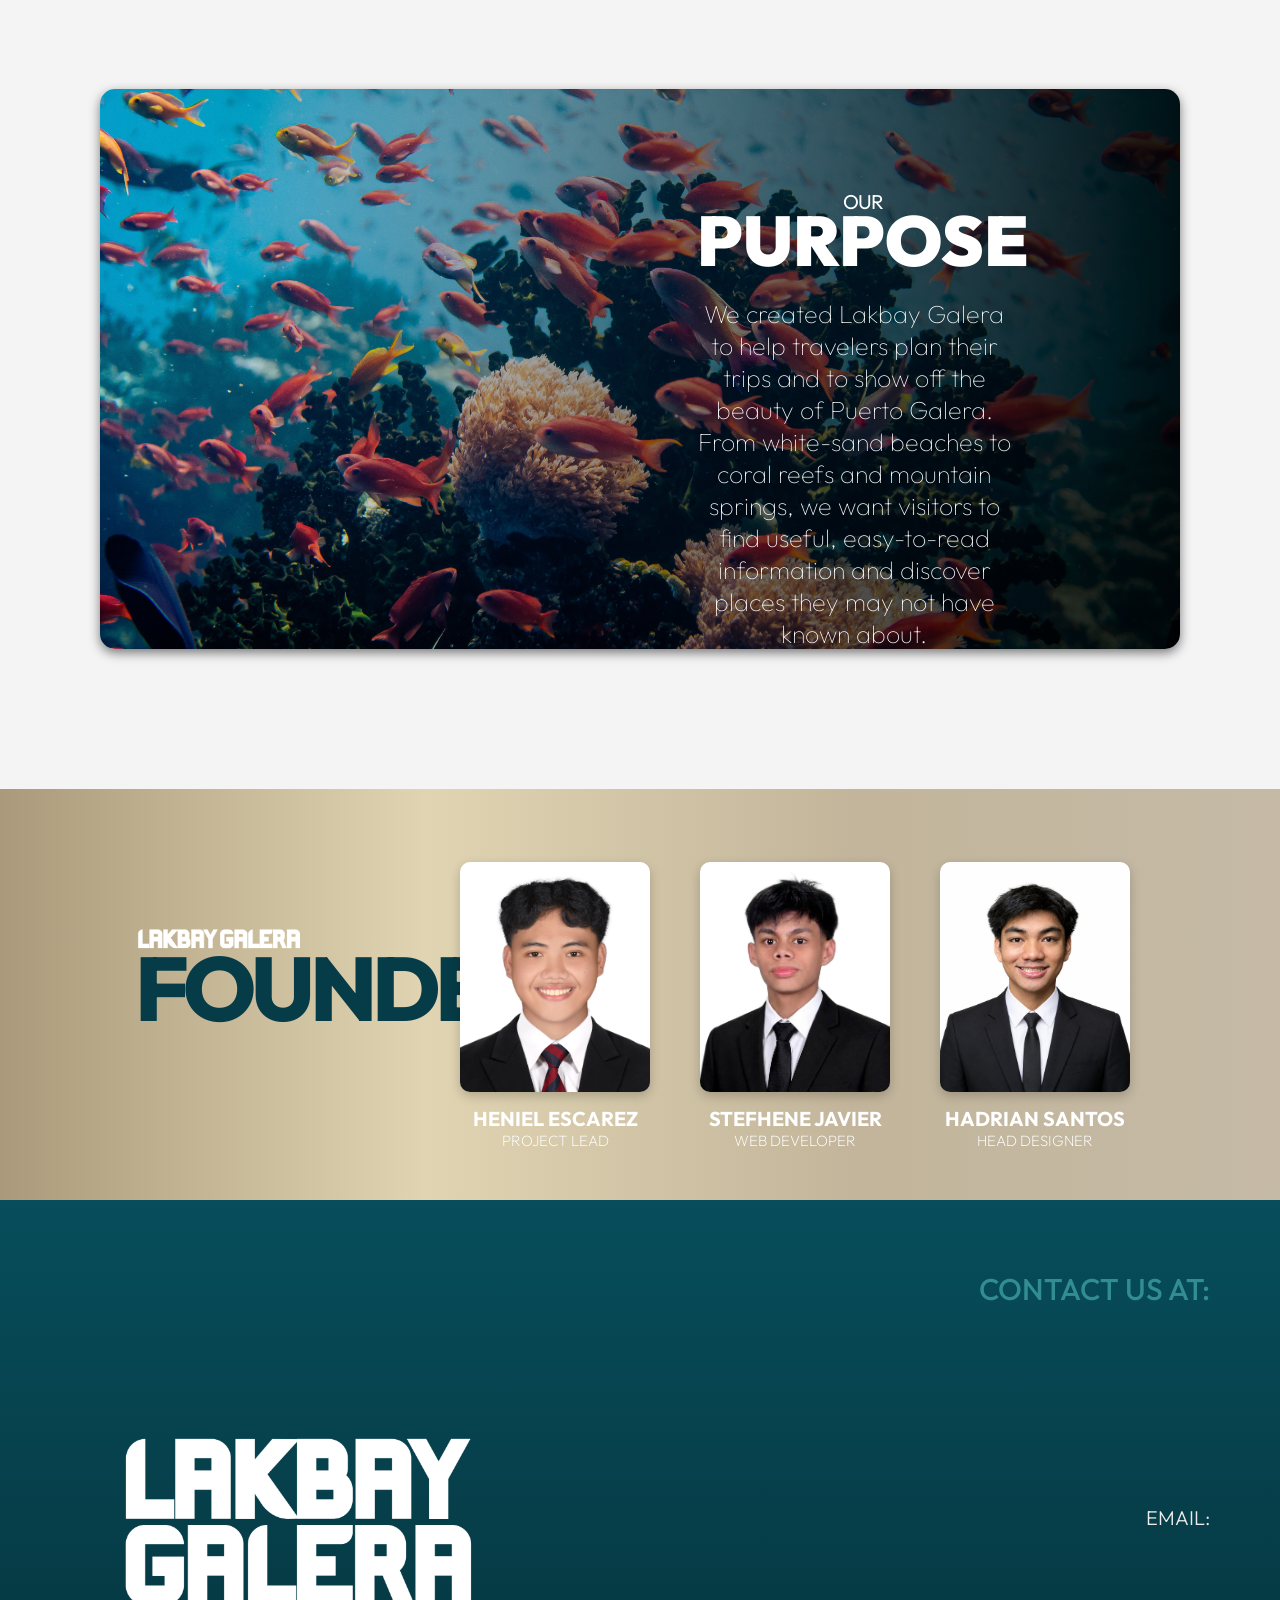
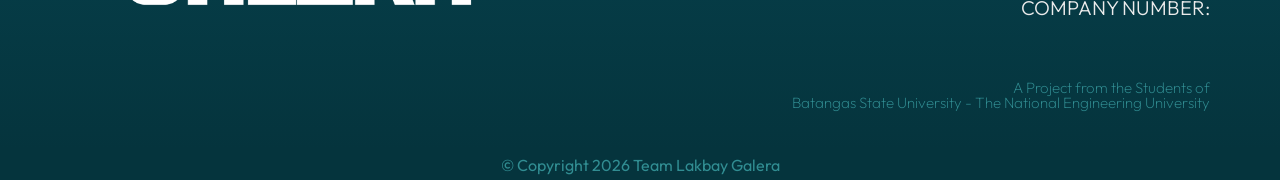
==== commit 074c19e9: "Update index.html" ====
--- a/index.html
+++ b/index.html
@@ -62,7 +62,7 @@
                         <p>PROJECT LEAD</p>
             </div>
             <div class="person">
-                <img src="assetsi/mages/ javier.jpg" alt="Stefhene Javier">
+                <img src="assets/images/javier.jpg" alt="Stefhene Javier">
                         <h3>STEFHENE JAVIER</h3>
                         <p>WEB DEVELOPER</p>
                 </div>
